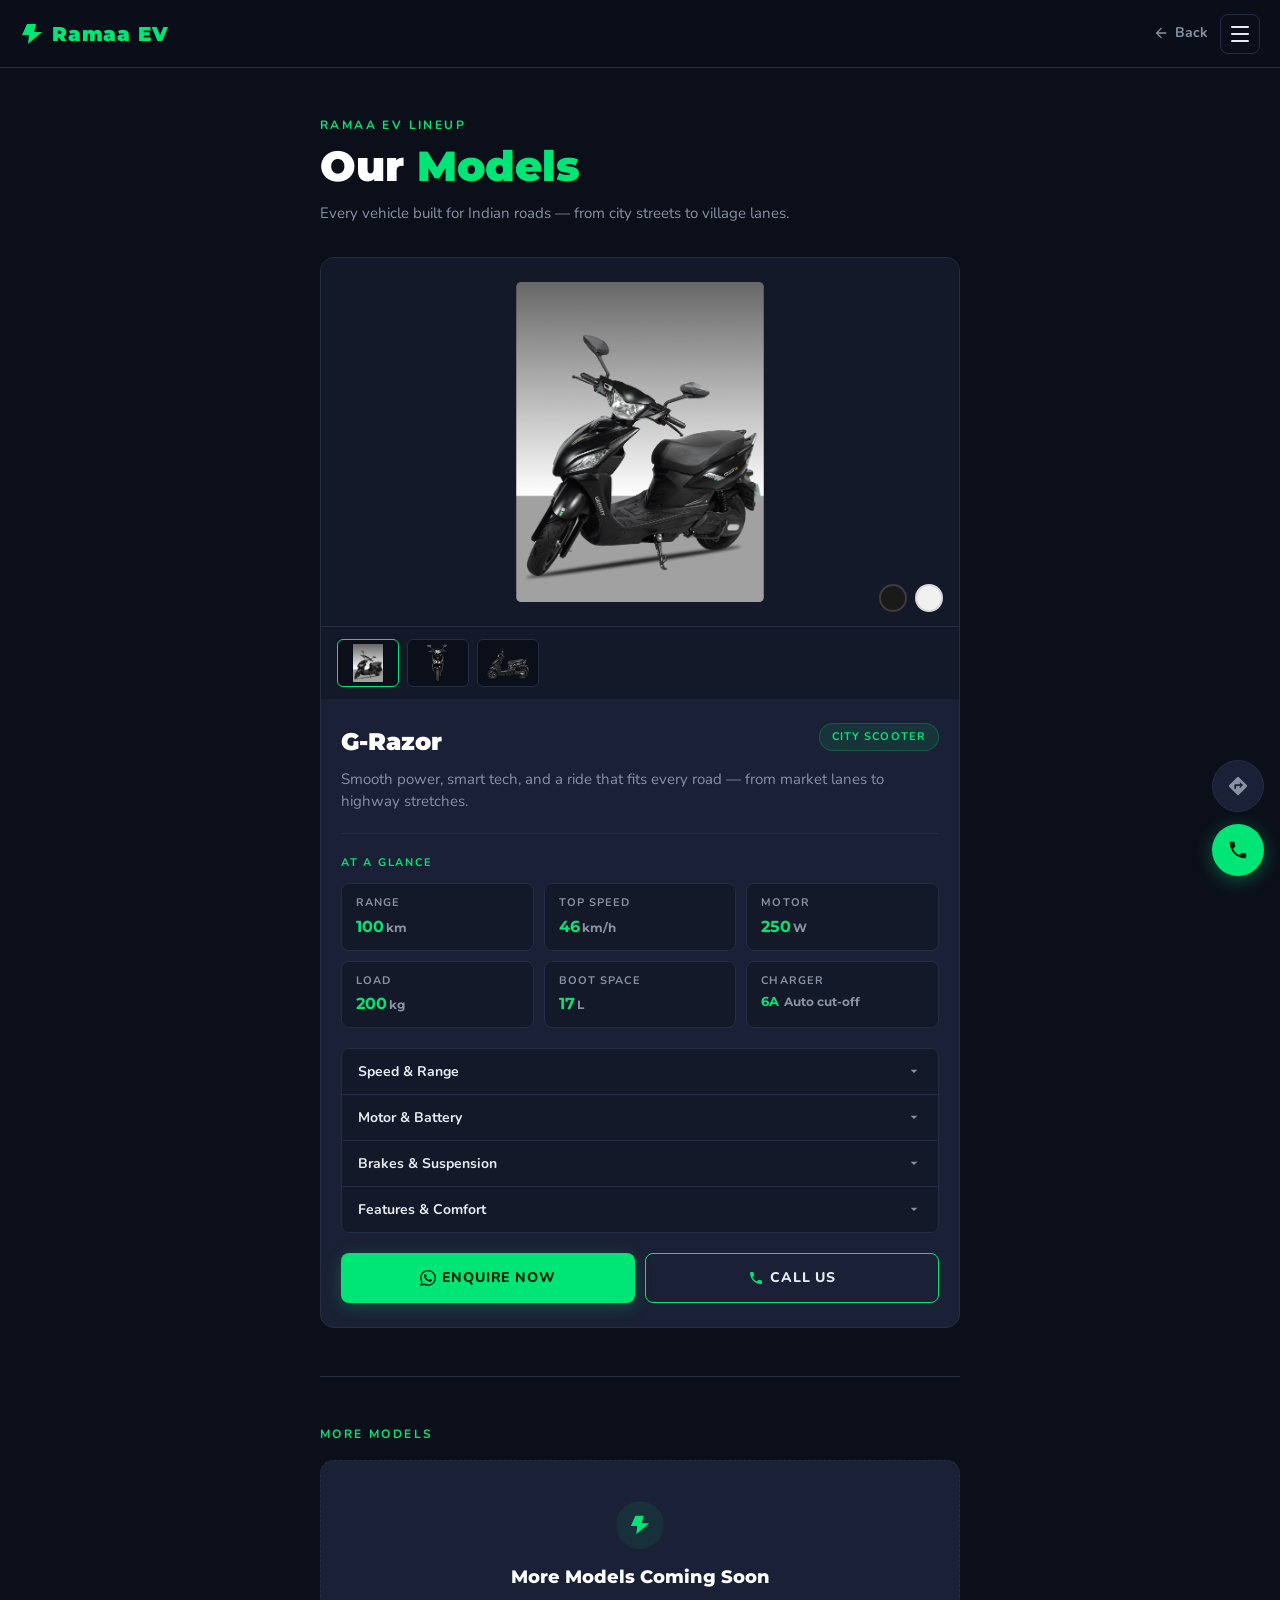
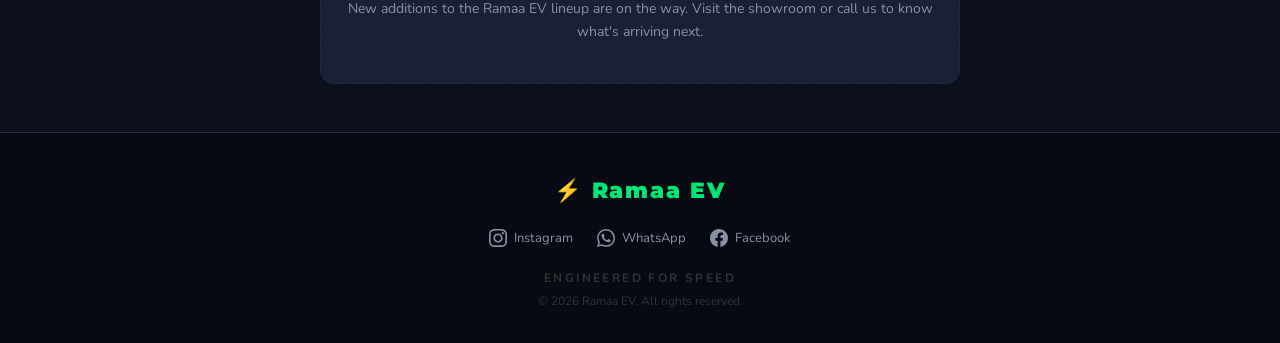
==== products.html @ 1d3483b5 "Major update" ====
<!DOCTYPE html>
<html lang="en">
<head>
<meta charset="UTF-8"/>
<meta name="viewport" content="width=device-width, initial-scale=1.0"/>
<title>Products — Ramaa EV</title>
<meta name="description" content="Explore the full Ramaa EV product lineup. Electric scooters and bikes built for Wankaner and beyond."/>
<link href="https://fonts.googleapis.com/css2?family=Montserrat:wght@700;800;900&family=Nunito:wght@400;500;600;700&display=swap" rel="stylesheet"/>
<link rel="stylesheet" href="assets/style/products.css">
</head>
<body>

<!-- NAV -->
<nav>
  <a class="nav-logo" href="index.html">
    <svg viewBox="0 0 24 24"><path d="M7 2L2 13h7l-1 9 14-12h-8l2-8z"/></svg>
    <span class="nav-brand">Ramaa EV</span>
  </a>
  <div style="display:flex;align-items:center;gap:12px">
    <a href="index.html" class="nav-back">
      <svg viewBox="0 0 24 24"><path d="M20 11H7.83l5.59-5.59L12 4l-8 8 8 8 1.41-1.41L7.83 13H20v-2z"/></svg>
      Back
    </a>
    <button class="nav-menu-btn" aria-label="Menu" onclick="document.getElementById('navOverlay').classList.add('open')">
      <span></span><span></span><span></span>
    </button>
  </div>
</nav>

<!-- MOBILE NAV OVERLAY -->
<div class="nav-overlay" id="navOverlay">
  <button class="nav-overlay-close" aria-label="Close menu" onclick="document.getElementById('navOverlay').classList.remove('open')">×</button>
  <a href="index.html">Home</a>
  <a href="index.html#contact" onclick="document.getElementById('navOverlay').classList.remove('open')">Contact</a>
  <a href="index.html#visit" onclick="document.getElementById('navOverlay').classList.remove('open')">Visit Us</a>
</div>

<!-- PAGE HEADER -->
<div class="page-header">
  <p class="section-label">Ramaa EV Lineup</p>
  <h1 class="page-title">Our <span>Models</span></h1>
  <p class="page-desc">Every vehicle built for Indian roads — from city streets to village lanes.</p>
</div>

<!-- ═══════════════════════════════════════════
     PRODUCT 1: G-RAZOR
     To add a new product: copy from this comment
     block to the matching END PRODUCT comment,
     paste below the last </div><!-- END PRODUCT 
     and update the content.
════════════════════════════════════════════ -->
<section class="product-section" id="g-razor">
  <div class="product-detail-card">

    <!-- Image gallery -->
    <div class="gallery-wrap">
      <img
        id="grazor-main"
        class="gallery-main"
        src="assets/images/G-Razor-black.png"
        alt="G-Razor electric scooter — black"
        loading="lazy"
        onerror="this.src='https://lh3.googleusercontent.com/aida-public/[base64]'"
      />
      <!-- Colour swatches -->
      <div class="colour-row">
        <button
          class="colour-swatch active"
          style="background:#1a1a1a;border-color:rgba(255,255,255,0.15);"
          title="Matte Black"
          onclick="switchColour('grazor','black',this)"
          aria-label="Matte Black"></button>
        <button
          class="colour-swatch"
          style="background:#f0f0f0;border-color:rgba(0,0,0,0.1);"
          title="Pearl White"
          onclick="switchColour('grazor','white',this)"
          aria-label="Pearl White"></button>
      </div>
    </div>

    <!-- Thumbnail strip -->
    <div id="grazor-thumbs" class="thumb-strip">
      <img class="thumb active" src="assets/images/G-Razor-black.png" alt="Front view" loading="lazy"
        onclick="switchMain('grazor',0,this)"
        onerror="this.style.display='none'"/>
      <img class="thumb" src="assets/images/G-Razor-black-front.png" alt="Side view" loading="lazy"
        onclick="switchMain('grazor',1,this)"
        onerror="this.style.display='none'"/>
      <img class="thumb" src="assets/images/G-Razor-black-side.png" alt="Three-quarter view" loading="lazy"
        onclick="switchMain('grazor',2,this)"
        onerror="this.style.display='none'"/>
    </div>

    <!-- Product content -->
    <div class="product-body">
      <div class="product-header">
        <span class="product-name">G-Razor</span>
        <span class="product-badge">City Scooter</span>
      </div>
      <p class="product-tagline">Smooth power, smart tech, and a ride that fits every road — from market lanes to highway stretches.</p>

      <div class="spec-divider"></div>
      <p class="spec-section-label">At a Glance</p>

      <!-- Key spec grid -->
      <div class="spec-grid">
        <div class="spec-item">
          <div class="spec-item-label">Range</div>
          <div class="spec-item-value">100<span class="spec-item-unit">km</span></div>
        </div>
        <div class="spec-item">
          <div class="spec-item-label">Top Speed</div>
          <div class="spec-item-value">46<span class="spec-item-unit">km/h</span></div>
        </div>
        <div class="spec-item">
          <div class="spec-item-label">Motor</div>
          <div class="spec-item-value">250<span class="spec-item-unit">W</span></div>
        </div>
        <div class="spec-item">
          <div class="spec-item-label">Load</div>
          <div class="spec-item-value">200<span class="spec-item-unit">kg</span></div>
        </div>
        <div class="spec-item">
          <div class="spec-item-label">Boot Space</div>
          <div class="spec-item-value">17<span class="spec-item-unit">L</span></div>
        </div>
        <div class="spec-item">
          <div class="spec-item-label">Charger</div>
          <div class="spec-item-value" style="font-size:13px">6A<span class="spec-item-unit"> Auto cut-off</span></div>
        </div>
      </div>

      <!-- Full spec accordion -->
      <div class="spec-accordion">
        <div class="spec-accordion-item">
          <button class="spec-accordion-btn" onclick="toggleAccordion(this)">
            Speed &amp; Range
            <svg viewBox="0 0 24 24"><path d="M7 10l5 5 5-5z"/></svg>
          </button>
          <div class="spec-accordion-panel">
            <table class="spec-table">
              <tr><td>Range (single charge)</td><td>Up to 100 km</td></tr>
              <tr><td>Top Speed</td><td>46 km/h</td></tr>
              <tr><td>Reverse Mode</td><td>25 km/h (with reverse)</td></tr>
              <tr><td>Ride Modes</td><td>Eco · Normal · Sport · Reverse</td></tr>
              <tr><td>Speedometer</td><td>Smart Digital Meter</td></tr>
            </table>
          </div>
        </div>
        <div class="spec-accordion-item">
          <button class="spec-accordion-btn" onclick="toggleAccordion(this)">
            Motor &amp; Battery
            <svg viewBox="0 0 24 24"><path d="M7 10l5 5 5-5z"/></svg>
          </button>
          <div class="spec-accordion-panel">
            <table class="spec-table">
              <tr><td>Motor Type</td><td>250W BLDC Hub Motor</td></tr>
              <tr><td>Motor Warranty</td><td>2 years</td></tr>
              <tr><td>Battery</td><td>60V NMC Waterproof Lithium-Ion</td></tr>
              <tr><td>Battery Warranty</td><td>3 years</td></tr>
              <tr><td>Charger</td><td>Lithium 6A with Auto Cut-Off</td></tr>
              <tr><td>USB Charging</td><td>Port available</td></tr>
            </table>
          </div>
        </div>
        <div class="spec-accordion-item">
          <button class="spec-accordion-btn" onclick="toggleAccordion(this)">
            Brakes &amp; Suspension
            <svg viewBox="0 0 24 24"><path d="M7 10l5 5 5-5z"/></svg>
          </button>
          <div class="spec-accordion-panel">
            <table class="spec-table">
              <tr><td>Front Brake</td><td>Disc Brake 220mm</td></tr>
              <tr><td>Rear Brake</td><td>Drum Brake</td></tr>
              <tr><td>Front Suspension</td><td>Hydraulic Telescopic Forks</td></tr>
              <tr><td>Rear Suspension</td><td>Twin Shock Absorbers</td></tr>
              <tr><td>Tyres</td><td>90/100 – 10, 3.0 – 10 (Tubeless)</td></tr>
              <tr><td>Alloy Rim</td><td>3.00 – 10"</td></tr>
            </table>
          </div>
        </div>
        <div class="spec-accordion-item">
          <button class="spec-accordion-btn" onclick="toggleAccordion(this)">
            Features &amp; Comfort
            <svg viewBox="0 0 24 24"><path d="M7 10l5 5 5-5z"/></svg>
          </button>
          <div class="spec-accordion-panel">
            <table class="spec-table">
              <tr><td>Headlight</td><td>LED with DRL</td></tr>
              <tr><td>Load Capacity</td><td>Up to 200 kg</td></tr>
              <tr><td>Boot Space</td><td>17 litres</td></tr>
              <tr><td>Colours</td><td>Matte Black · Pearl White</td></tr>
            </table>
          </div>
        </div>
      </div>

      <!-- CTAs -->
      <div class="cta-row">
        <a href="https://wa.me/919638720030?text=Hi%2C+I%27m+interested+in+the+G-Razor.+Can+you+help+me?"
           target="_blank" rel="noopener noreferrer" class="btn-primary">
          <svg viewBox="0 0 24 24"><path d="M17.472 14.382c-.297-.149-1.758-.867-2.03-.967-.273-.099-.471-.148-.67.15-.197.297-.767.966-.94 1.164-.173.199-.347.223-.644.075-.297-.15-1.255-.463-2.39-1.475-.883-.788-1.48-1.761-1.653-2.059-.173-.297-.018-.458.13-.606.134-.133.298-.347.446-.52.149-.174.198-.298.298-.497.099-.198.05-.371-.025-.52-.075-.149-.669-1.612-.916-2.207-.242-.579-.487-.5-.669-.51-.173-.008-.371-.01-.57-.01-.198 0-.52.074-.792.372-.272.297-1.04 1.016-1.04 2.479 0 1.462 1.065 2.875 1.213 3.074.149.198 2.096 3.2 5.077 4.487.709.306 1.262.489 1.694.625.712.227 1.36.195 1.871.118.571-.085 1.758-.719 2.006-1.413.248-.694.248-1.289.173-1.413-.074-.124-.272-.198-.57-.347m-5.421 7.403h-.004a9.87 9.87 0 01-5.031-1.378l-.361-.214-3.741.982.998-3.648-.235-.374a9.86 9.86 0 01-1.51-5.26c.001-5.45 4.436-9.884 9.888-9.884 2.64 0 5.122 1.03 6.988 2.898a9.825 9.825 0 012.893 6.994c-.003 5.45-4.437 9.884-9.885 9.884m8.413-18.297A11.815 11.815 0 0012.05 0C5.495 0 .16 5.335.157 11.892c0 2.096.547 4.142 1.588 5.945L.057 24l6.305-1.654a11.882 11.882 0 005.683 1.448h.005c6.554 0 11.89-5.335 11.893-11.893a11.821 11.821 0 00-3.48-8.413z"/></svg>
          Enquire Now
        </a>
        <a href="tel:+919638720030" class="btn-outline">
          <svg viewBox="0 0 24 24"><path d="M6.62 10.79c1.44 2.83 3.76 5.14 6.59 6.59l2.2-2.2c.27-.27.67-.36 1.02-.24 1.12.37 2.33.57 3.57.57.55 0 1 .45 1 1V20c0 .55-.45 1-1 1-9.39 0-17-7.61-17-17 0-.55.45-1 1-1h3.5c.55 0 1 .45 1 1 0 1.25.2 2.45.57 3.57.11.35.03.74-.25 1.02l-2.2 2.2z"/></svg>
          Call Us
        </a>
      </div>
    </div>
  </div>
</section>
<!-- END PRODUCT: G-RAZOR -->

<div class="divider"></div>

<!-- COMING SOON PLACEHOLDER -->
<!-- To add a second product: replace this block with a copy of the product section above -->
<section class="product-section" id="coming-soon">
  <p class="section-label" style="padding:0 0 8px">More Models</p>
  <div class="coming-soon-card">
    <div class="coming-soon-icon">
      <svg viewBox="0 0 24 24"><path d="M7 2L2 13h7l-1 9 14-12h-8l2-8z"/></svg>
    </div>
    <div class="coming-soon-title">More Models Coming Soon</div>
    <p class="coming-soon-desc">New additions to the Ramaa EV lineup are on the way. Visit the showroom or call us to know what's arriving next.</p>
  </div>
</section>

<!-- FABs -->
<div class="fabs">
  <a href="https://maps.app.goo.gl/qSizAA5sXdeydREe9" target="_blank" class="fab fab-directions" aria-label="Get Directions">
    <svg viewBox="0 0 24 24"><path d="M21.71 11.29l-9-9a1 1 0 0 0-1.42 0l-9 9a1 1 0 0 0 0 1.42l9 9a1 1 0 0 0 1.42 0l9-9a1 1 0 0 0 0-1.42zM14 14.5V12h-4v3H8v-4a1 1 0 0 1 1-1h5V7.5l3.5 3.5-3.5 3.5z"/></svg>
  </a>
  <a href="tel:+919638720030" class="fab fab-call" aria-label="Call Us">
    <svg viewBox="0 0 24 24"><path d="M6.62 10.79c1.44 2.83 3.76 5.14 6.59 6.59l2.2-2.2c.27-.27.67-.36 1.02-.24 1.12.37 2.33.57 3.57.57.55 0 1 .45 1 1V20c0 .55-.45 1-1 1-9.39 0-17-7.61-17-17 0-.55.45-1 1-1h3.5c.55 0 1 .45 1 1 0 1.25.2 2.45.57 3.57.11.35.03.74-.25 1.02l-2.2 2.2z"/></svg>
  </a>
</div>

<!-- FOOTER -->
<footer>
  <div class="footer-logo">⚡ Ramaa EV</div>
  <div class="footer-links">
    <a href="https://www.instagram.com/ramaeev/" target="_blank" rel="noopener noreferrer">
      <svg viewBox="0 0 24 24"><path d="M12 2.163c3.204 0 3.584.012 4.85.07 3.252.148 4.771 1.691 4.919 4.919.058 1.265.069 1.645.069 4.849 0 3.205-.012 3.584-.069 4.849-.149 3.225-1.664 4.771-4.919 4.919-1.266.058-1.644.07-4.85.07-3.204 0-3.584-.012-4.849-.07-3.26-.149-4.771-1.699-4.919-4.92-.058-1.265-.07-1.644-.07-4.849 0-3.204.013-3.583.07-4.849.149-3.227 1.664-4.771 4.919-4.919 1.266-.057 1.645-.069 4.849-.069zm0-2.163c-3.259 0-3.667.014-4.947.072-4.358.2-6.78 2.618-6.98 6.98-.059 1.281-.073 1.689-.073 4.948 0 3.259.014 3.668.072 4.948.2 4.358 2.618 6.78 6.98 6.98 1.281.058 1.689.072 4.948.072 3.259 0 3.668-.014 4.948-.072 4.354-.2 6.782-2.618 6.979-6.98.059-1.28.073-1.689.073-4.948 0-3.259-.014-3.667-.072-4.947-.196-4.354-2.617-6.78-6.979-6.98-1.281-.059-1.69-.073-4.949-.073zm0 5.838c-3.403 0-6.162 2.759-6.162 6.162s2.759 6.163 6.162 6.163 6.162-2.759 6.162-6.163c0-3.403-2.759-6.162-6.162-6.162zm0 10.162c-2.209 0-4-1.79-4-4 0-2.209 1.791-4 4-4s4 1.791 4 4c0 2.21-1.791 4-4 4zm6.406-11.845c-.796 0-1.441.645-1.441 1.44s.645 1.44 1.441 1.44c.795 0 1.439-.645 1.439-1.44s-.644-1.44-1.439-1.44z"/></svg>
      Instagram
    </a>
    <a href="https://wa.me/919638720030" target="_blank" rel="noopener noreferrer">
      <svg viewBox="0 0 24 24"><path d="M17.472 14.382c-.297-.149-1.758-.867-2.03-.967-.273-.099-.471-.148-.67.15-.197.297-.767.966-.94 1.164-.173.199-.347.223-.644.075-.297-.15-1.255-.463-2.39-1.475-.883-.788-1.48-1.761-1.653-2.059-.173-.297-.018-.458.13-.606.134-.133.298-.347.446-.52.149-.174.198-.298.298-.497.099-.198.05-.371-.025-.52-.075-.149-.669-1.612-.916-2.207-.242-.579-.487-.5-.669-.51-.173-.008-.371-.01-.57-.01-.198 0-.52.074-.792.372-.272.297-1.04 1.016-1.04 2.479 0 1.462 1.065 2.875 1.213 3.074.149.198 2.096 3.2 5.077 4.487.709.306 1.262.489 1.694.625.712.227 1.36.195 1.871.118.571-.085 1.758-.719 2.006-1.413.248-.694.248-1.289.173-1.413-.074-.124-.272-.198-.57-.347m-5.421 7.403h-.004a9.87 9.87 0 01-5.031-1.378l-.361-.214-3.741.982.998-3.648-.235-.374a9.86 9.86 0 01-1.51-5.26c.001-5.45 4.436-9.884 9.888-9.884 2.64 0 5.122 1.03 6.988 2.898a9.825 9.825 0 012.893 6.994c-.003 5.45-4.437 9.884-9.885 9.884m8.413-18.297A11.815 11.815 0 0012.05 0C5.495 0 .16 5.335.157 11.892c0 2.096.547 4.142 1.588 5.945L.057 24l6.305-1.654a11.882 11.882 0 005.683 1.448h.005c6.554 0 11.89-5.335 11.893-11.893a11.821 11.821 0 00-3.48-8.413z"/></svg>
      WhatsApp
    </a>
    <a href="https://www.facebook.com/ramaeev" target="_blank" rel="noopener noreferrer">
      <svg viewBox="0 0 24 24"><path d="M24 12.073c0-6.627-5.373-12-12-12s-12 5.373-12 12c0 5.99 4.388 10.954 10.125 11.854v-8.385H7.078v-3.47h3.047V9.43c0-3.007 1.792-4.669 4.533-4.669 1.312 0 2.686.235 2.686.235v2.953H15.83c-1.491 0-1.956.925-1.956 1.874v2.25h3.328l-.532 3.47h-2.796v8.385C19.612 23.027 24 18.062 24 12.073z"/></svg>
      Facebook
    </a>
  </div>
  <p class="footer-tagline">Engineered for Speed</p>
  <p class="footer-copy">© 2026 Ramaa EV. All rights reserved.</p>
</footer>

<script src="assets/script/gallery.js"></script>
</body>
</html>
---- assets/style/products.css ----
a { color: inherit; text-decoration: none; }
  *, *::before, *::after { box-sizing: border-box; margin: 0; padding: 0; }

  :root {
    --green: #00e676;
    --green-dim: #00b85a;
    --green-glow: rgba(0,230,118,0.18);
    --dark: #0b0f1a;
    --card: #1a2035;
    --card-border: #252d45;
    --surface: #131929;
    --text: #e8eaf0;
    --text-muted: #8892a4;
    --radius: 14px;
    --radius-sm: 8px;
  }

  html { scroll-behavior: smooth; }
  body {
    background: var(--dark);
    color: var(--text);
    font-family: 'Nunito', sans-serif;
    font-size: 16px;
    line-height: 1.6;
    padding-top: 68px;
  }

  /* NAV */
  nav {
    position: fixed;
    top: 0; left: 0; right: 0;
    z-index: 100;
    height: 68px;
    background: rgba(11,15,26,0.9);
    backdrop-filter: blur(14px);
    -webkit-backdrop-filter: blur(14px);
    border-bottom: 1px solid var(--card-border);
    display: flex;
    align-items: center;
    justify-content: space-between;
    padding: 0 20px;
  }

  .nav-logo {
    display: flex;
    align-items: center;
    gap: 8px;
  }

  .nav-logo svg { width: 24px; height: 24px; fill: var(--green); }

  .nav-brand {
    font-family: 'Montserrat', sans-serif;
    font-weight: 900;
    font-size: 20px;
    color: var(--green);
    letter-spacing: 0.04em;
  }

  .nav-back {
    font-family: 'Nunito', sans-serif;
    font-weight: 700;
    font-size: 14px;
    color: var(--text-muted);
    display: flex;
    align-items: center;
    gap: 6px;
    transition: color 0.2s;
  }

  .nav-back:hover { color: var(--green); }
  .nav-back svg { width: 16px; height: 16px; fill: currentColor; }

  /* MOBILE OVERLAY */
  .nav-overlay {
    display: none;
    position: fixed;
    inset: 0;
    background: rgba(11,15,26,0.94);
    backdrop-filter: blur(16px);
    -webkit-backdrop-filter: blur(16px);
    z-index: 99;
    flex-direction: column;
    align-items: center;
    justify-content: center;
    gap: 28px;
  }

  .nav-overlay.open { display: flex; }

  .nav-overlay a {
    font-family: 'Montserrat', sans-serif;
    font-weight: 800;
    font-size: 22px;
    color: var(--text);
    letter-spacing: 0.04em;
    text-transform: uppercase;
    transition: color 0.2s;
  }

  .nav-overlay a:hover { color: var(--green); }

  .nav-overlay-close {
    position: absolute;
    top: 20px; right: 20px;
    background: none;
    border: 1.5px solid var(--card-border);
    border-radius: 50%;
    width: 40px; height: 40px;
    color: var(--text);
    font-size: 22px;
    cursor: pointer;
    display: flex; align-items: center; justify-content: center;
  }

  .nav-menu-btn {
    background: none;
    border: 1.5px solid var(--card-border);
    border-radius: var(--radius-sm);
    width: 40px; height: 40px;
    display: flex;
    flex-direction: column;
    align-items: center;
    justify-content: center;
    gap: 5px;
    cursor: pointer;
    padding: 10px;
  }

  .nav-menu-btn span {
    display: block;
    width: 18px; height: 2px;
    background: var(--text);
    border-radius: 2px;
  }

  /* PAGE HEADER */
  .page-header {
    padding: 48px 20px 32px;
    max-width: 680px;
    margin: 0 auto;
  }

  .section-label {
    font-size: 12px;
    font-weight: 700;
    letter-spacing: 0.2em;
    color: var(--green);
    text-transform: uppercase;
    margin-bottom: 8px;
  }

  .page-title {
    font-family: 'Montserrat', sans-serif;
    font-weight: 900;
    font-size: clamp(28px, 7vw, 42px);
    line-height: 1.1;
    color: #fff;
    margin-bottom: 12px;
  }

  .page-title span { color: var(--green); }

  .page-desc {
    font-size: 15px;
    color: var(--text-muted);
    max-width: 480px;
  }

  /* PRODUCT DETAIL CARD */
  .product-section {
    max-width: 680px;
    margin: 0 auto 48px;
    padding: 0 20px;
  }

  .product-detail-card {
    background: var(--card);
    border: 1px solid var(--card-border);
    border-radius: var(--radius);
    overflow: hidden;
    transition: border-color 0.25s;
  }

  .product-detail-card:hover {
    border-color: rgba(0,230,118,0.25);
  }

  /* Image gallery with colour switcher */
  .gallery-wrap {
    position: relative;
    background: var(--surface);
    min-height: 260px;
    display: flex;
    align-items: center;
    justify-content: center;
    padding: 24px;
  }

  .gallery-main {
    width: 100%;
    max-height: 320px;
    object-fit: contain;
    display: block;
    transition: opacity 0.2s;
  }

  .gallery-main.fading { opacity: 0; }

  /* Colour swatch row */
  .colour-row {
    position: absolute;
    bottom: 14px;
    right: 16px;
    display: flex;
    gap: 8px;
  }

  .colour-swatch {
    width: 28px; height: 28px;
    border-radius: 50%;
    border: 2px solid transparent;
    cursor: pointer;
    transition: border-color 0.2s, transform 0.15s;
  }

  .colour-swatch:hover { transform: scale(1.1); }
  .colour-swatch.active { border-color: var(--green); }

  /* Thumbnail strip */
  .thumb-strip {
    display: flex;
    gap: 8px;
    padding: 12px 16px;
    background: var(--surface);
    border-top: 1px solid var(--card-border);
    overflow-x: auto;
    scrollbar-width: none;
  }

  .thumb-strip::-webkit-scrollbar { display: none; }

  .thumb {
    width: 62px; height: 48px;
    object-fit: contain;
    border-radius: 6px;
    border: 1.5px solid var(--card-border);
    background: var(--dark);
    cursor: pointer;
    flex-shrink: 0;
    transition: border-color 0.2s;
    padding: 4px;
  }

  .thumb.active, .thumb:hover { border-color: var(--green); }

  /* Product body */
  .product-body {
    padding: 24px 20px;
  }

  .product-header {
    display: flex;
    justify-content: space-between;
    align-items: flex-start;
    margin-bottom: 6px;
    flex-wrap: wrap;
    gap: 8px;
  }

  .product-name {
    font-family: 'Montserrat', sans-serif;
    font-weight: 900;
    font-size: 24px;
    color: #fff;
  }

  .product-badge {
    font-size: 11px;
    font-weight: 700;
    letter-spacing: 0.1em;
    text-transform: uppercase;
    padding: 4px 12px;
    border-radius: 50px;
    background: rgba(0,230,118,0.1);
    color: var(--green);
    border: 1px solid rgba(0,230,118,0.22);
  }

  .product-tagline {
    font-size: 15px;
    color: var(--text-muted);
    margin-bottom: 20px;
    line-height: 1.5;
  }

  /* Spec grid */
  .spec-divider {
    height: 1px;
    background: var(--card-border);
    margin: 0 0 20px;
  }

  .spec-section-label {
    font-size: 11px;
    font-weight: 700;
    letter-spacing: 0.16em;
    color: var(--green);
    text-transform: uppercase;
    margin-bottom: 12px;
  }

  .spec-grid {
    display: grid;
    grid-template-columns: 1fr 1fr;
    gap: 10px;
    margin-bottom: 20px;
  }

  .spec-item {
    background: var(--surface);
    border: 1px solid var(--card-border);
    border-radius: var(--radius-sm);
    padding: 10px 14px;
  }

  .spec-item-label {
    font-size: 11px;
    font-weight: 700;
    letter-spacing: 0.1em;
    color: var(--text-muted);
    text-transform: uppercase;
    margin-bottom: 2px;
  }

  .spec-item-value {
    font-size: 16px;
    font-weight: 700;
    color: var(--green);
    font-family: 'Montserrat', sans-serif;
  }

  .spec-item-unit {
    font-size: 12px;
    color: var(--text-muted);
    margin-left: 2px;
  }

  /* Accordion specs */
  .spec-accordion {
    border: 1px solid var(--card-border);
    border-radius: var(--radius-sm);
    overflow: hidden;
    margin-bottom: 20px;
  }

  .spec-accordion-item {
    border-bottom: 1px solid var(--card-border);
  }

  .spec-accordion-item:last-child { border-bottom: none; }

  .spec-accordion-btn {
    width: 100%;
    background: var(--surface);
    border: none;
    padding: 13px 16px;
    display: flex;
    align-items: center;
    justify-content: space-between;
    cursor: pointer;
    font-family: 'Nunito', sans-serif;
    font-weight: 700;
    font-size: 14px;
    color: var(--text);
    text-align: left;
  }

  .spec-accordion-btn svg {
    width: 16px; height: 16px;
    fill: var(--text-muted);
    transition: transform 0.25s;
    flex-shrink: 0;
  }

  .spec-accordion-btn.open svg { transform: rotate(180deg); }

  .spec-accordion-panel {
    display: none;
    padding: 0 16px 14px;
    background: var(--card);
  }

  .spec-accordion-panel.open { display: block; }

  .spec-table {
    width: 100%;
    border-collapse: collapse;
    font-size: 14px;
  }

  .spec-table tr {
    border-bottom: 1px solid var(--card-border);
  }

  .spec-table tr:last-child { border-bottom: none; }

  .spec-table td {
    padding: 9px 0;
    vertical-align: top;
    line-height: 1.4;
  }

  .spec-table td:first-child {
    color: var(--text-muted);
    font-weight: 600;
    width: 42%;
    padding-right: 12px;
  }

  .spec-table td:last-child {
    color: var(--text);
  }

  /* CTA row */
  .cta-row {
    display: grid;
    gap: 10px;
    grid-template-columns: 1fr 1fr;
  }

  .btn-primary {
    display: flex;
    align-items: center;
    justify-content: center;
    gap: 6px;
    background: var(--green);
    color: #002607;
    font-family: 'Nunito', sans-serif;
    font-weight: 800;
    font-size: 14px;
    letter-spacing: 0.06em;
    text-transform: uppercase;
    padding: 13px 20px;
    border-radius: var(--radius-sm);
    border: none;
    cursor: pointer;
    transition: background 0.2s, transform 0.15s;
    box-shadow: 0 4px 16px rgba(0,230,118,0.25);
  }

  .btn-primary:hover { background: #33eb91; transform: translateY(-1px); }
  .btn-primary svg { width: 16px; height: 16px; fill: #002607; }

  .btn-outline {
    display: flex;
    align-items: center;
    justify-content: center;
    gap: 6px;
    background: transparent;
    border: 1.5px solid var(--green);
    color: var(--text);
    font-family: 'Nunito', sans-serif;
    font-weight: 800;
    font-size: 14px;
    letter-spacing: 0.06em;
    text-transform: uppercase;
    padding: 13px 20px;
    border-radius: var(--radius-sm);
    cursor: pointer;
    transition: background 0.2s;
  }

  .btn-outline:hover { background: rgba(0,230,118,0.09); }
  .btn-outline svg { width: 16px; height: 16px; fill: var(--green); }

  /* Section divider */
  .divider {
    height: 1px;
    background: var(--card-border);
    max-width: 640px;
    margin: 0 auto 48px;
  }

  /* Coming soon card */
  .coming-soon-card {
    background: var(--card);
    border: 1px dashed var(--card-border);
    border-radius: var(--radius);
    padding: 40px 24px;
    text-align: center;
    margin-bottom: 16px;
  }

  .coming-soon-icon {
    width: 48px; height: 48px;
    margin: 0 auto 14px;
    background: rgba(0,230,118,0.08);
    border-radius: 50%;
    display: flex;
    align-items: center;
    justify-content: center;
  }

  .coming-soon-icon svg { width: 22px; height: 22px; fill: var(--green); }

  .coming-soon-title {
    font-family: 'Montserrat', sans-serif;
    font-weight: 800;
    font-size: 18px;
    color: #fff;
    margin-bottom: 6px;
  }

  .coming-soon-desc {
    font-size: 14px;
    color: var(--text-muted);
  }

  /* FABs */
  .fabs {
    position: fixed;
    bottom: 24px;
    right: 16px;
    display: flex;
    flex-direction: column;
    gap: 12px;
    z-index: 90;
  }

  .fab {
    width: 52px; height: 52px;
    border-radius: 50%;
    display: flex;
    align-items: center;
    justify-content: center;
    cursor: pointer;
    border: none;
    transition: transform 0.2s, box-shadow 0.2s;
  }

  .fab:hover { transform: scale(1.08); }

  .fab-directions {
    background: var(--card);
    border: 1.5px solid var(--card-border);
  }

  .fab-directions svg { width: 22px; height: 22px; fill: var(--text-muted); }

  .fab-call {
    background: var(--green);
    box-shadow: 0 4px 18px rgba(0,230,118,0.35);
  }

  .fab-call svg { width: 22px; height: 22px; fill: #002607; }

  /* FOOTER */
  footer {
    background: #070a13;
    border-top: 1px solid var(--card-border);
    padding: 40px 20px 32px;
    text-align: center;
    margin-top: 16px;
  }

  .footer-logo {
    font-family: 'Montserrat', sans-serif;
    font-weight: 900;
    font-size: 22px;
    color: var(--green);
    letter-spacing: 0.08em;
    margin-bottom: 20px;
  }

  .footer-links {
    display: flex;
    flex-wrap: wrap;
    justify-content: center;
    gap: 6px 24px;
    margin-bottom: 20px;
  }

  .footer-links a {
    color: var(--text-muted);
    display: flex;
    align-items: center;
    gap: 7px;
    font-size: 13px;
    transition: color 0.2s;
  }

  .footer-links a:hover { color: var(--green); }
  .footer-links a svg { width: 18px; height: 18px; fill: currentColor; }

  .footer-tagline {
    font-size: 12px;
    font-weight: 700;
    letter-spacing: 0.2em;
    color: #333;
    text-transform: uppercase;
    margin-bottom: 4px;
  }

  .footer-copy { font-size: 12px; color: #333; }

  @media (min-width: 480px) {
    .spec-grid { grid-template-columns: repeat(3, 1fr); }
  }
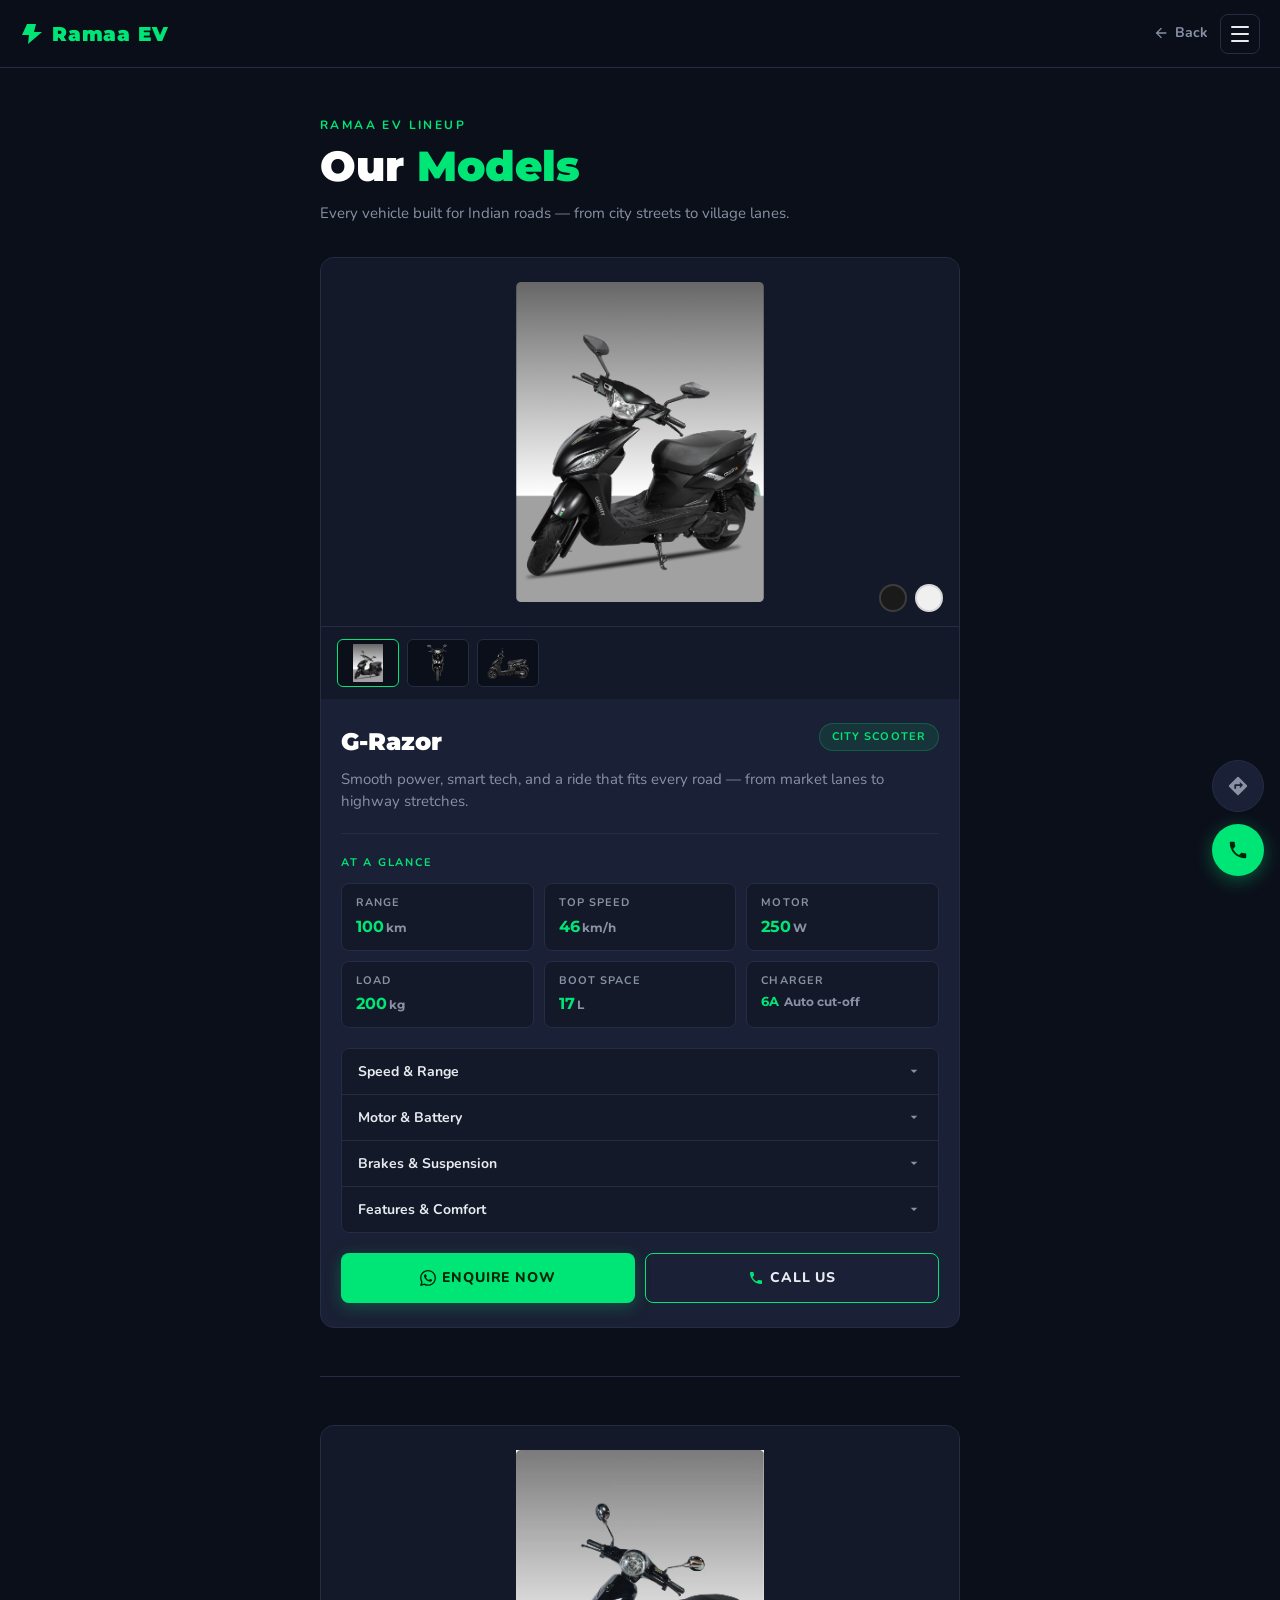
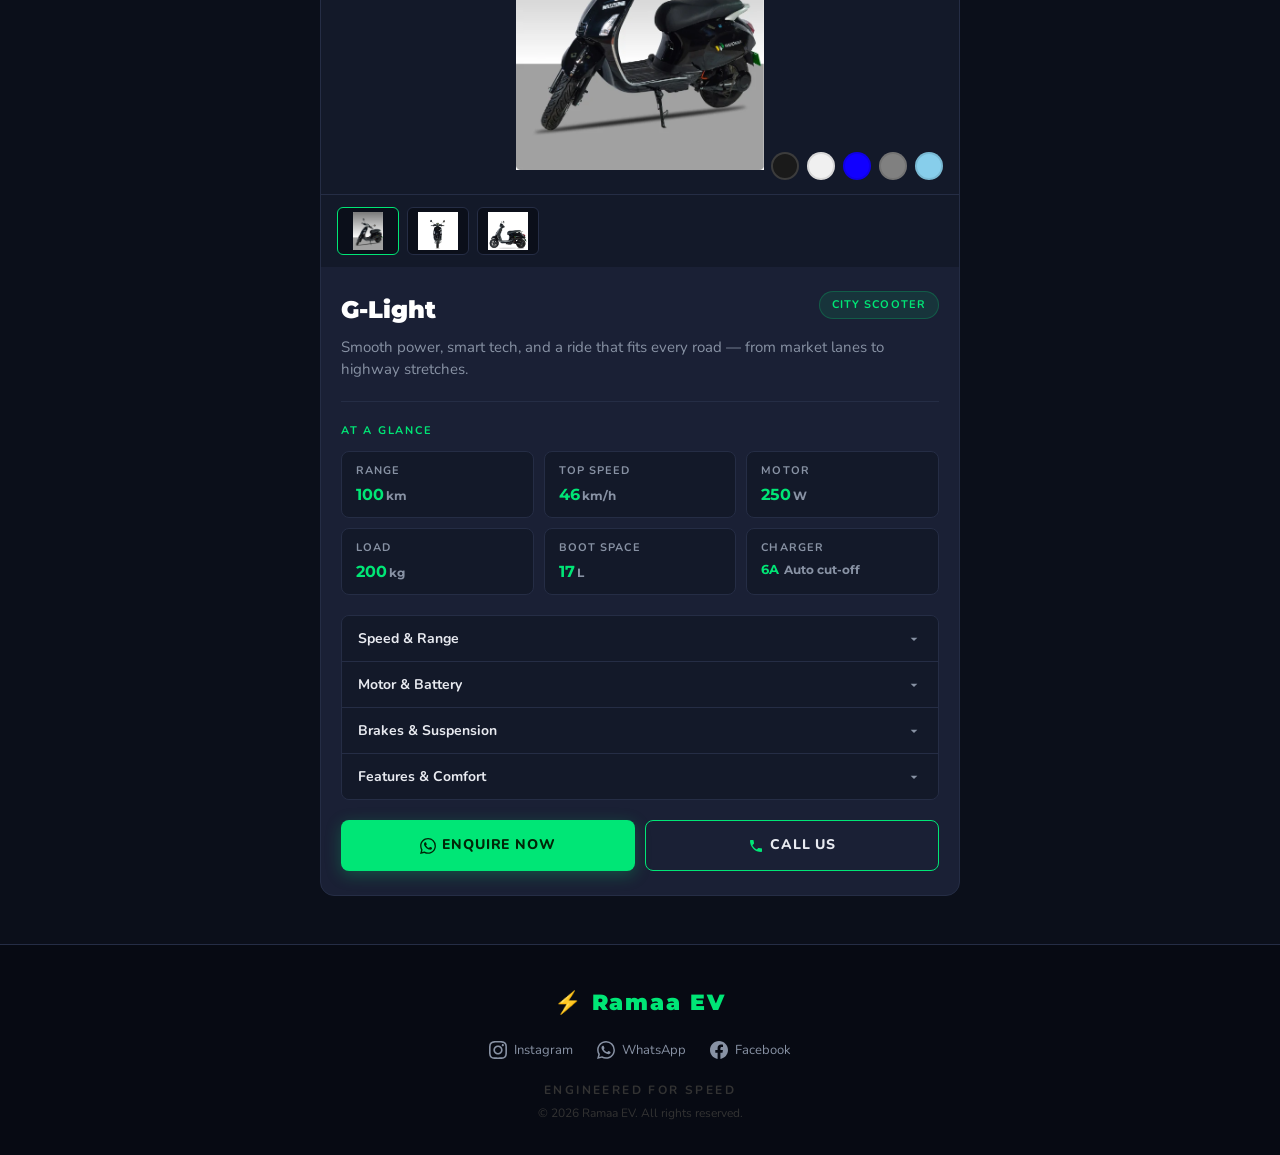
==== commit f54f1229: "New model images, updated explore model link, remove view specs and redirected to explore model page" ====
--- a/products.html
+++ b/products.html
@@ -57,7 +57,7 @@
       <img
         id="grazor-main"
         class="gallery-main"
-        src="assets/images/G-Razor-black.png"
+        src="assets/images/G-Razor/G-Razor-black.png"
         alt="G-Razor electric scooter — black"
         loading="lazy"
         onerror="this.src='https://lh3.googleusercontent.com/aida-public/[base64]'"
@@ -81,13 +81,13 @@
 
     <!-- Thumbnail strip -->
     <div id="grazor-thumbs" class="thumb-strip">
-      <img class="thumb active" src="assets/images/G-Razor-black.png" alt="Front view" loading="lazy"
+      <img class="thumb active" src="assets/images/G-Razor/G-Razor-black.png" alt="Front view" loading="lazy"
         onclick="switchMain('grazor',0,this)"
         onerror="this.style.display='none'"/>
-      <img class="thumb" src="assets/images/G-Razor-black-front.png" alt="Side view" loading="lazy"
+      <img class="thumb" src="assets/images/G-Razor/G-Razor-black-front.png" alt="Side view" loading="lazy"
         onclick="switchMain('grazor',1,this)"
         onerror="this.style.display='none'"/>
-      <img class="thumb" src="assets/images/G-Razor-black-side.png" alt="Three-quarter view" loading="lazy"
+      <img class="thumb" src="assets/images/G-Razor/G-Razor-black-side.png" alt="Three-quarter view" loading="lazy"
         onclick="switchMain('grazor',2,this)"
         onerror="this.style.display='none'"/>
     </div>
@@ -215,18 +215,190 @@
 
 <div class="divider"></div>
 
-<!-- COMING SOON PLACEHOLDER -->
-<!-- To add a second product: replace this block with a copy of the product section above -->
-<section class="product-section" id="coming-soon">
-  <p class="section-label" style="padding:0 0 8px">More Models</p>
-  <div class="coming-soon-card">
-    <div class="coming-soon-icon">
-      <svg viewBox="0 0 24 24"><path d="M7 2L2 13h7l-1 9 14-12h-8l2-8z"/></svg>
-    </div>
-    <div class="coming-soon-title">More Models Coming Soon</div>
-    <p class="coming-soon-desc">New additions to the Ramaa EV lineup are on the way. Visit the showroom or call us to know what's arriving next.</p>
+<!-- ═══════════════════════════════════════════
+     PRODUCT 1: G-Light
+════════════════════════════════════════════ -->
+<section class="product-section" id="g-light">
+  <div class="product-detail-card">
+
+    <!-- Image gallery -->
+    <div class="gallery-wrap">
+      <img
+        id="glight-main"
+        class="gallery-main"
+        src="assets/images/G-Light/black.webp"
+        alt="G-Light electric scooter — black"
+        loading="lazy"
+        onerror="this.src='https://lh3.googleusercontent.com/aida-public/[base64]'"
+      />
+      <!-- Colour swatches -->
+      <div class="colour-row">
+        <button
+          class="colour-swatch active"
+          style="background:#1a1a1a;border-color:rgba(255,255,255,0.15);"
+          title="Matte Black"
+          onclick="switchColour('glight','black',this)"
+          aria-label="Matte Black"></button>
+        <button
+          class="colour-swatch"
+          style="background:#f0f0f0;border-color:rgba(0,0,0,0.1);"
+          title="Pearl White"
+          onclick="switchColour('glight','white',this)"
+          aria-label="Pearl White"></button>
+          <button
+          class="colour-swatch"
+          style="background:#1100ff;border-color:rgba(0,0,0,0.1);"
+          title="Blue"
+          onclick="switchColour('glight','blue',this)"
+          aria-label="Blue"></button>
+          <button
+          class="colour-swatch"
+          style="background:#808080;border-color:rgba(0,0,0,0.1);"
+          title="Gray"
+          onclick="switchColour('glight','gray',this)"
+          aria-label="Gray"></button>
+          <button
+          class="colour-swatch"
+          style="background:#87CEEB;border-color:rgba(0,0,0,0.1);"
+          title="Sky Blue"
+          onclick="switchColour('glight','skyblue',this)"
+          aria-label="Sky Blue"></button>
+      </div>
+    </div>
+
+    <!-- Thumbnail strip -->
+    <div id="glight-thumbs" class="thumb-strip">
+      <img class="thumb active" src="assets/images/G-Light/black.webp" alt="Front view" loading="lazy"
+        onclick="switchMain('glight',0,this)"
+        onerror="this.style.display='none'"/>
+      <img class="thumb" src="assets/images/G-Light/black-front.webp" alt="Side view" loading="lazy"
+        onclick="switchMain('glight',1,this)"
+        onerror="this.style.display='none'"/>
+      <img class="thumb" src="assets/images/G-Light/black-side.webp" alt="Three-quarter view" loading="lazy"
+        onclick="switchMain('glight',2,this)"
+        onerror="this.style.display='none'"/>
+    </div>
+
+    <!-- Product content -->
+    <div class="product-body">
+      <div class="product-header">
+        <span class="product-name">G-Light</span>
+        <span class="product-badge">City Scooter</span>
+      </div>
+      <p class="product-tagline">Smooth power, smart tech, and a ride that fits every road — from market lanes to highway stretches.</p>
+
+      <div class="spec-divider"></div>
+      <p class="spec-section-label">At a Glance</p>
+
+      <!-- Key spec grid -->
+      <div class="spec-grid">
+        <div class="spec-item">
+          <div class="spec-item-label">Range</div>
+          <div class="spec-item-value">100<span class="spec-item-unit">km</span></div>
+        </div>
+        <div class="spec-item">
+          <div class="spec-item-label">Top Speed</div>
+          <div class="spec-item-value">46<span class="spec-item-unit">km/h</span></div>
+        </div>
+        <div class="spec-item">
+          <div class="spec-item-label">Motor</div>
+          <div class="spec-item-value">250<span class="spec-item-unit">W</span></div>
+        </div>
+        <div class="spec-item">
+          <div class="spec-item-label">Load</div>
+          <div class="spec-item-value">200<span class="spec-item-unit">kg</span></div>
+        </div>
+        <div class="spec-item">
+          <div class="spec-item-label">Boot Space</div>
+          <div class="spec-item-value">17<span class="spec-item-unit">L</span></div>
+        </div>
+        <div class="spec-item">
+          <div class="spec-item-label">Charger</div>
+          <div class="spec-item-value" style="font-size:13px">6A<span class="spec-item-unit"> Auto cut-off</span></div>
+        </div>
+      </div>
+
+      <!-- Full spec accordion -->
+      <div class="spec-accordion">
+        <div class="spec-accordion-item">
+          <button class="spec-accordion-btn" onclick="toggleAccordion(this)">
+            Speed &amp; Range
+            <svg viewBox="0 0 24 24"><path d="M7 10l5 5 5-5z"/></svg>
+          </button>
+          <div class="spec-accordion-panel">
+            <table class="spec-table">
+              <tr><td>Range (single charge)</td><td>Up to 100 km</td></tr>
+              <tr><td>Top Speed</td><td>46 km/h</td></tr>
+              <tr><td>Reverse Mode</td><td>25 km/h (with reverse)</td></tr>
+              <tr><td>Ride Modes</td><td>Eco · Normal · Sport · Reverse</td></tr>
+              <tr><td>Speedometer</td><td>Smart Digital Meter</td></tr>
+            </table>
+          </div>
+        </div>
+        <div class="spec-accordion-item">
+          <button class="spec-accordion-btn" onclick="toggleAccordion(this)">
+            Motor &amp; Battery
+            <svg viewBox="0 0 24 24"><path d="M7 10l5 5 5-5z"/></svg>
+          </button>
+          <div class="spec-accordion-panel">
+            <table class="spec-table">
+              <tr><td>Motor Type</td><td>250W BLDC Hub Motor</td></tr>
+              <tr><td>Motor Warranty</td><td>2 years</td></tr>
+              <tr><td>Battery</td><td>60V NMC Waterproof Lithium-Ion</td></tr>
+              <tr><td>Battery Warranty</td><td>3 years</td></tr>
+              <tr><td>Charger</td><td>Lithium 6A with Auto Cut-Off</td></tr>
+              <tr><td>USB Charging</td><td>Port available</td></tr>
+            </table>
+          </div>
+        </div>
+        <div class="spec-accordion-item">
+          <button class="spec-accordion-btn" onclick="toggleAccordion(this)">
+            Brakes &amp; Suspension
+            <svg viewBox="0 0 24 24"><path d="M7 10l5 5 5-5z"/></svg>
+          </button>
+          <div class="spec-accordion-panel">
+            <table class="spec-table">
+              <tr><td>Front Brake</td><td>Disc Brake 220mm</td></tr>
+              <tr><td>Rear Brake</td><td>Drum Brake</td></tr>
+              <tr><td>Front Suspension</td><td>Hydraulic Telescopic Forks</td></tr>
+              <tr><td>Rear Suspension</td><td>Twin Shock Absorbers</td></tr>
+              <tr><td>Tyres</td><td>90/100 – 10, 3.0 – 10 (Tubeless)</td></tr>
+              <tr><td>Alloy Rim</td><td>3.00 – 10"</td></tr>
+            </table>
+          </div>
+        </div>
+        <div class="spec-accordion-item">
+          <button class="spec-accordion-btn" onclick="toggleAccordion(this)">
+            Features &amp; Comfort
+            <svg viewBox="0 0 24 24"><path d="M7 10l5 5 5-5z"/></svg>
+          </button>
+          <div class="spec-accordion-panel">
+            <table class="spec-table">
+              <tr><td>Headlight</td><td>LED with DRL</td></tr>
+              <tr><td>Load Capacity</td><td>Up to 200 kg</td></tr>
+              <tr><td>Boot Space</td><td>17 litres</td></tr>
+              <tr><td>Colours</td><td>Matte Black · Pearl White</td></tr>
+            </table>
+          </div>
+        </div>
+      </div>
+
+      <!-- CTAs -->
+      <div class="cta-row">
+        <a href="https://wa.me/919638720030?text=Hi%2C+I%27m+interested+in+the+G-Razor.+Can+you+help+me?"
+           target="_blank" rel="noopener noreferrer" class="btn-primary">
+          <svg viewBox="0 0 24 24"><path d="M17.472 14.382c-.297-.149-1.758-.867-2.03-.967-.273-.099-.471-.148-.67.15-.197.297-.767.966-.94 1.164-.173.199-.347.223-.644.075-.297-.15-1.255-.463-2.39-1.475-.883-.788-1.48-1.761-1.653-2.059-.173-.297-.018-.458.13-.606.134-.133.298-.347.446-.52.149-.174.198-.298.298-.497.099-.198.05-.371-.025-.52-.075-.149-.669-1.612-.916-2.207-.242-.579-.487-.5-.669-.51-.173-.008-.371-.01-.57-.01-.198 0-.52.074-.792.372-.272.297-1.04 1.016-1.04 2.479 0 1.462 1.065 2.875 1.213 3.074.149.198 2.096 3.2 5.077 4.487.709.306 1.262.489 1.694.625.712.227 1.36.195 1.871.118.571-.085 1.758-.719 2.006-1.413.248-.694.248-1.289.173-1.413-.074-.124-.272-.198-.57-.347m-5.421 7.403h-.004a9.87 9.87 0 01-5.031-1.378l-.361-.214-3.741.982.998-3.648-.235-.374a9.86 9.86 0 01-1.51-5.26c.001-5.45 4.436-9.884 9.888-9.884 2.64 0 5.122 1.03 6.988 2.898a9.825 9.825 0 012.893 6.994c-.003 5.45-4.437 9.884-9.885 9.884m8.413-18.297A11.815 11.815 0 0012.05 0C5.495 0 .16 5.335.157 11.892c0 2.096.547 4.142 1.588 5.945L.057 24l6.305-1.654a11.882 11.882 0 005.683 1.448h.005c6.554 0 11.89-5.335 11.893-11.893a11.821 11.821 0 00-3.48-8.413z"/></svg>
+          Enquire Now
+        </a>
+        <a href="tel:+919638720030" class="btn-outline">
+          <svg viewBox="0 0 24 24"><path d="M6.62 10.79c1.44 2.83 3.76 5.14 6.59 6.59l2.2-2.2c.27-.27.67-.36 1.02-.24 1.12.37 2.33.57 3.57.57.55 0 1 .45 1 1V20c0 .55-.45 1-1 1-9.39 0-17-7.61-17-17 0-.55.45-1 1-1h3.5c.55 0 1 .45 1 1 0 1.25.2 2.45.57 3.57.11.35.03.74-.25 1.02l-2.2 2.2z"/></svg>
+          Call Us
+        </a>
+      </div>
+    </div>
   </div>
 </section>
+<!-- END PRODUCT: G-RAZOR -->
 
 <!-- FABs -->
 <div class="fabs">
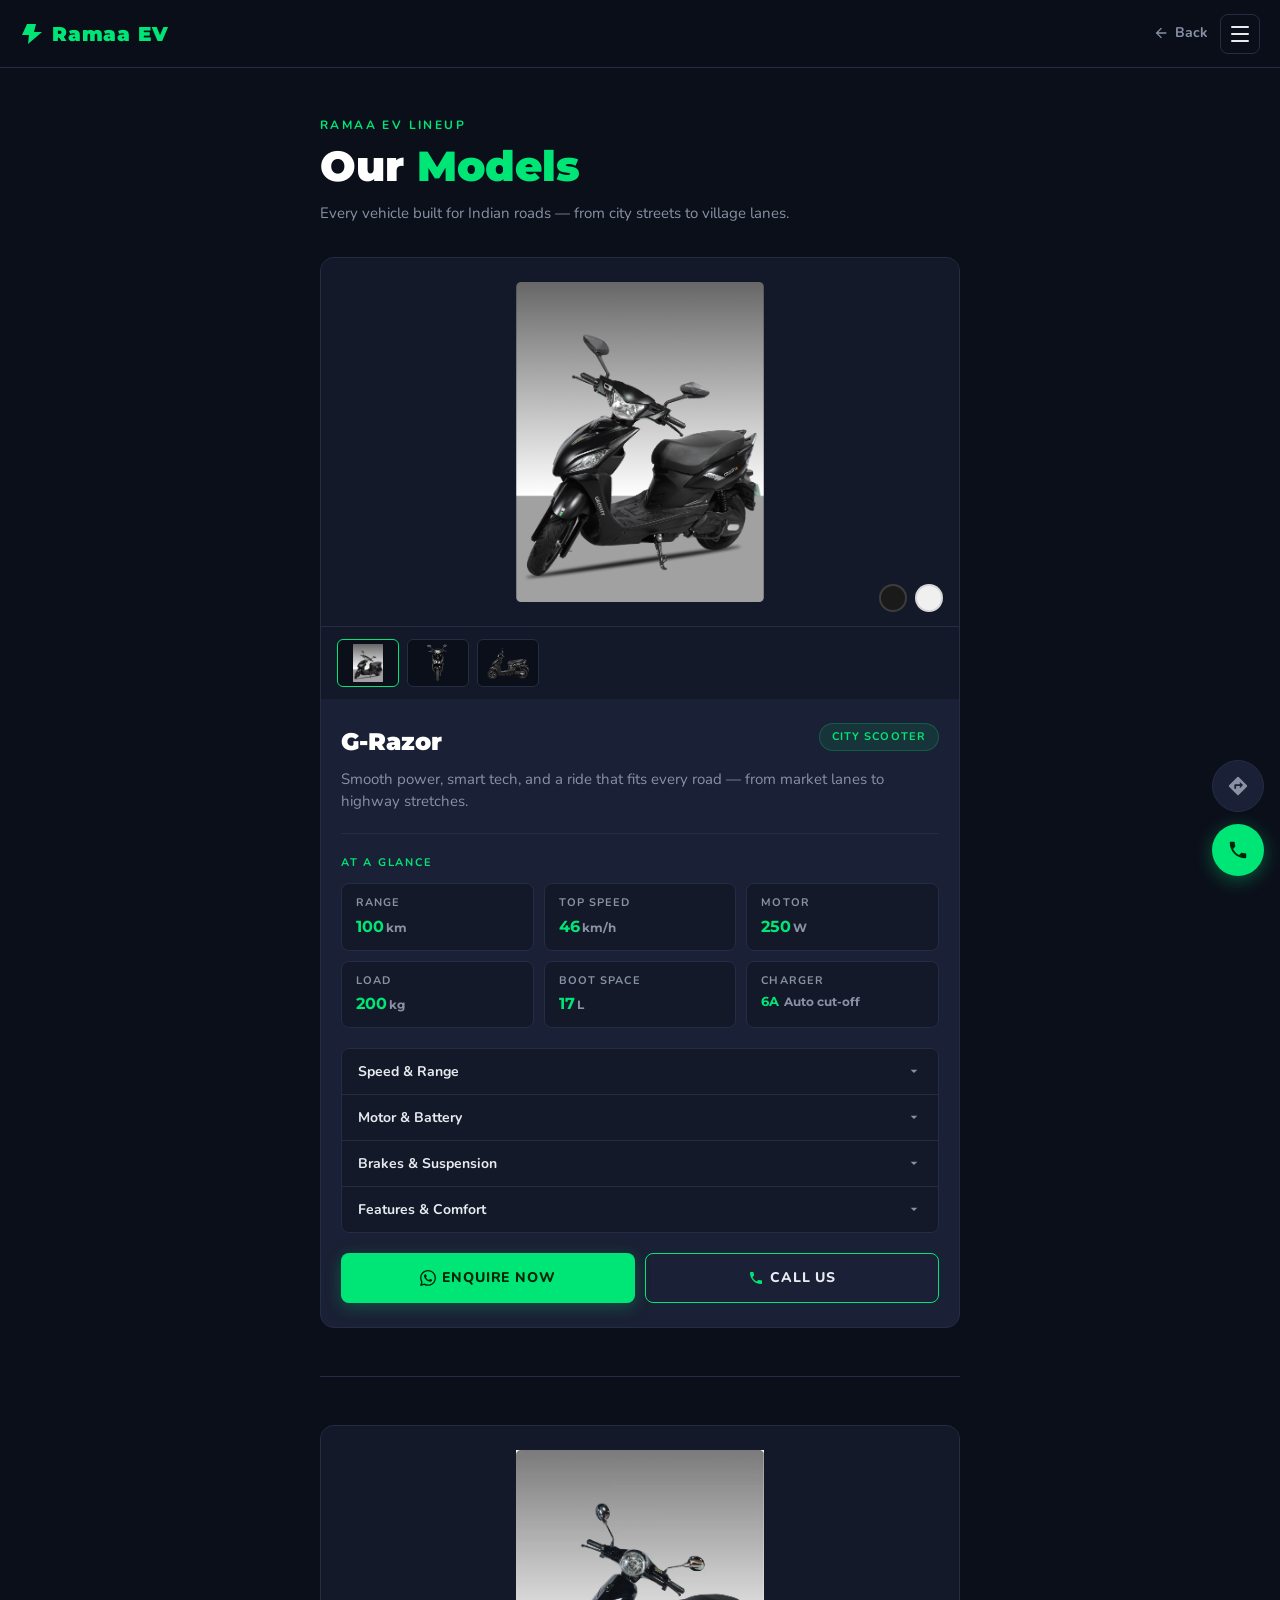
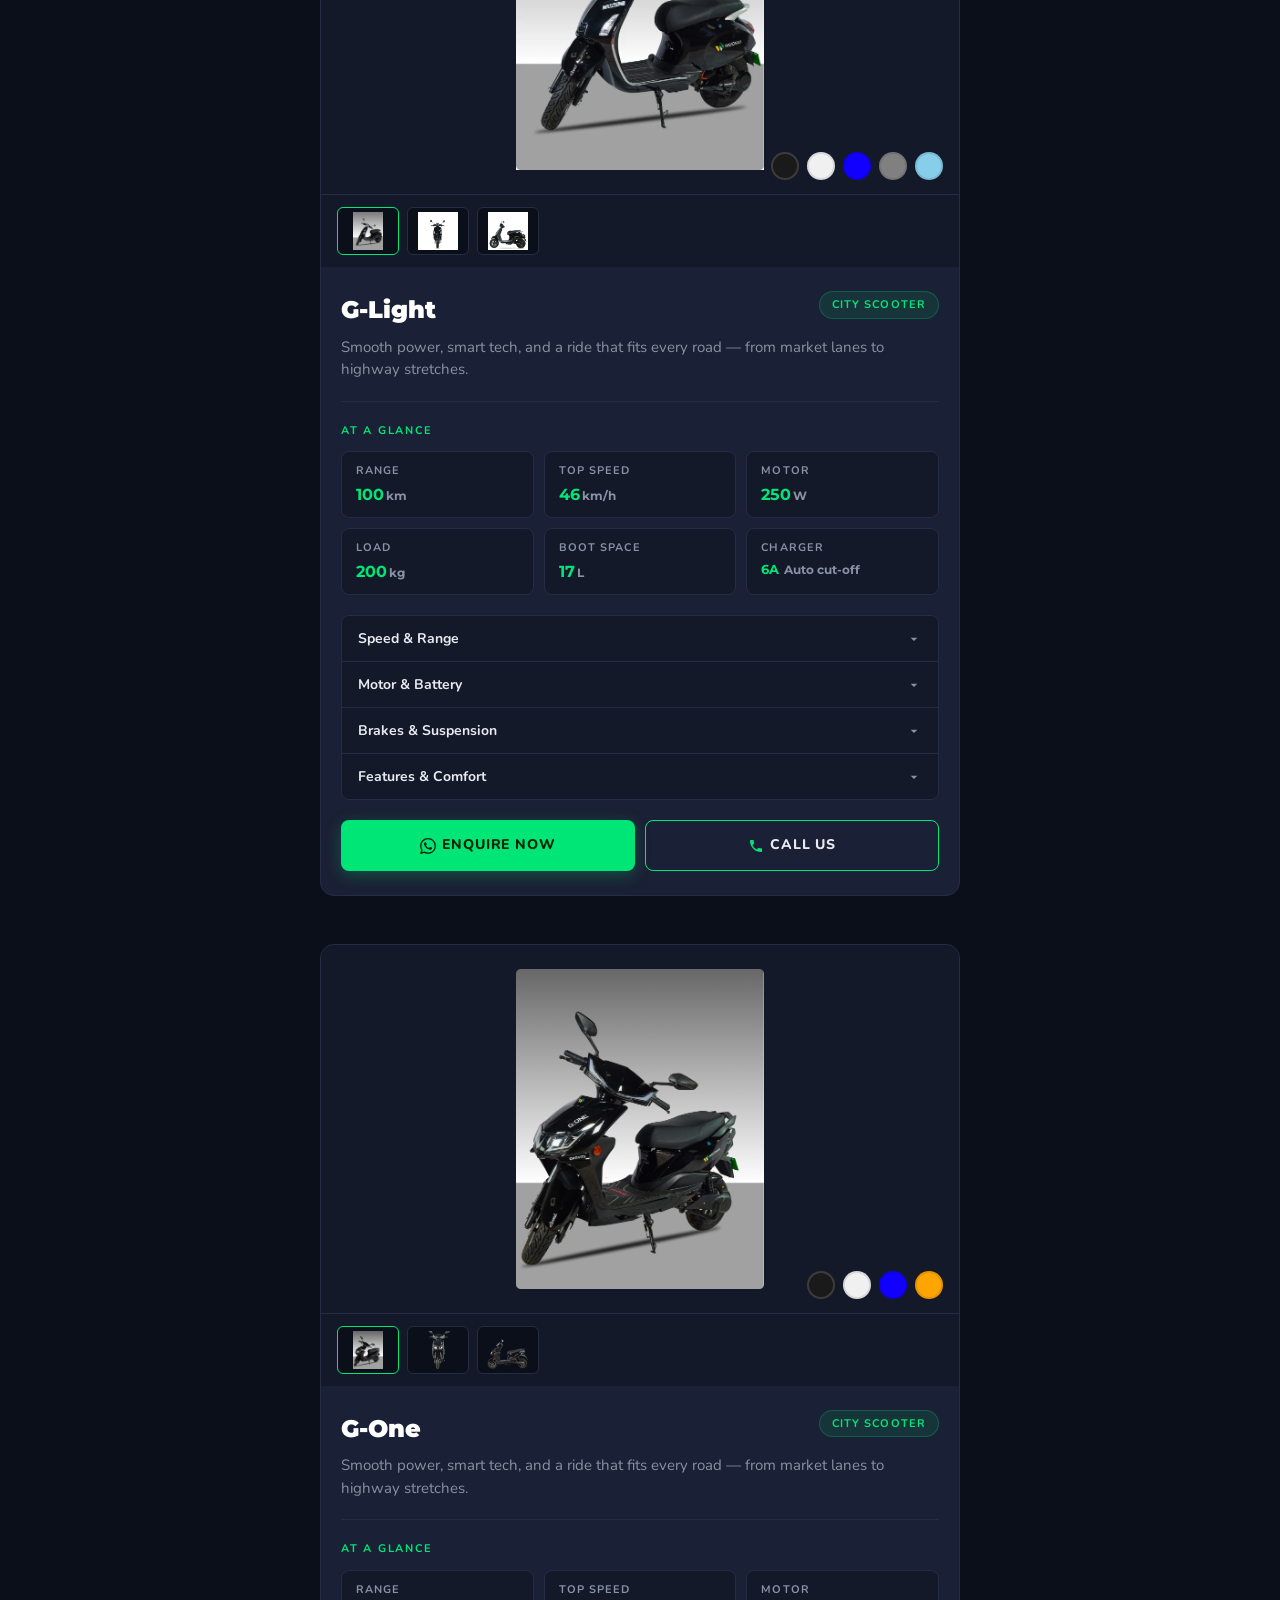
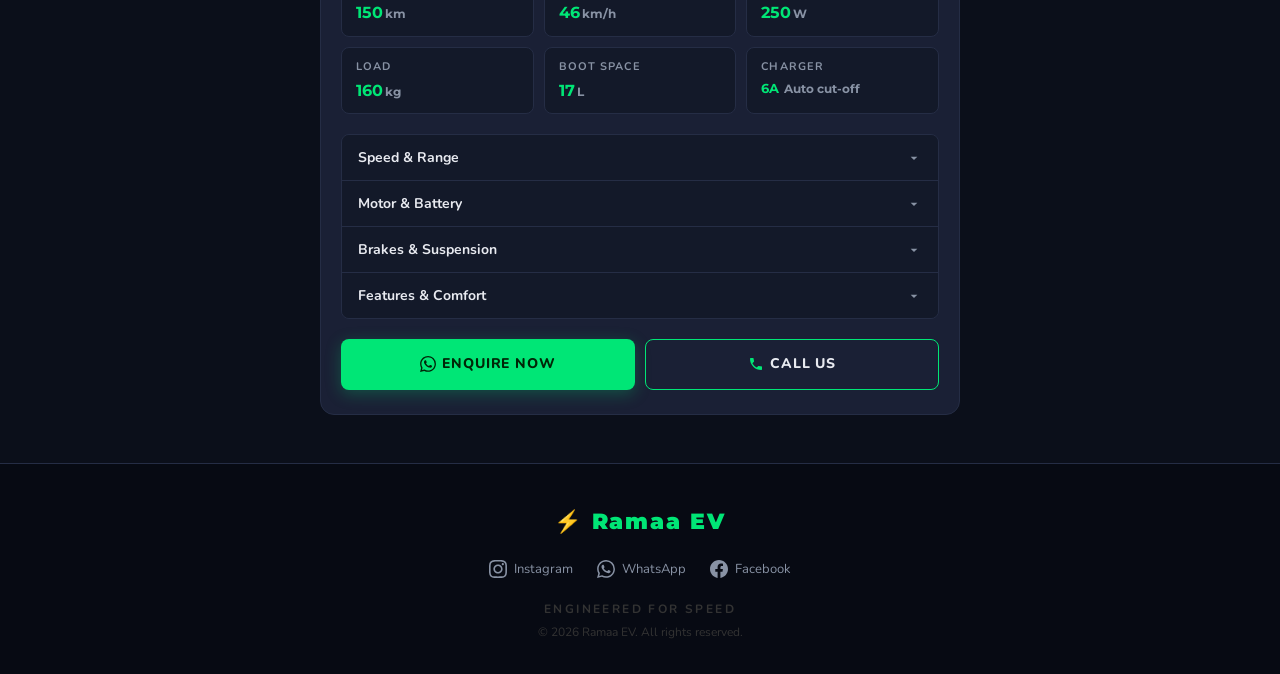
==== commit 08093272: "New product added. G-One" ====
--- a/products.html
+++ b/products.html
@@ -216,7 +216,7 @@
 <div class="divider"></div>
 
 <!-- ═══════════════════════════════════════════
-     PRODUCT 1: G-Light
+     PRODUCT 2: G-Light
 ════════════════════════════════════════════ -->
 <section class="product-section" id="g-light">
   <div class="product-detail-card">
@@ -385,7 +385,7 @@
 
       <!-- CTAs -->
       <div class="cta-row">
-        <a href="https://wa.me/919638720030?text=Hi%2C+I%27m+interested+in+the+G-Razor.+Can+you+help+me?"
+        <a href="https://wa.me/919638720030?text=Hi%2C+I%27m+interested+in+the+G-Light.+Can+you+help+me?"
            target="_blank" rel="noopener noreferrer" class="btn-primary">
           <svg viewBox="0 0 24 24"><path d="M17.472 14.382c-.297-.149-1.758-.867-2.03-.967-.273-.099-.471-.148-.67.15-.197.297-.767.966-.94 1.164-.173.199-.347.223-.644.075-.297-.15-1.255-.463-2.39-1.475-.883-.788-1.48-1.761-1.653-2.059-.173-.297-.018-.458.13-.606.134-.133.298-.347.446-.52.149-.174.198-.298.298-.497.099-.198.05-.371-.025-.52-.075-.149-.669-1.612-.916-2.207-.242-.579-.487-.5-.669-.51-.173-.008-.371-.01-.57-.01-.198 0-.52.074-.792.372-.272.297-1.04 1.016-1.04 2.479 0 1.462 1.065 2.875 1.213 3.074.149.198 2.096 3.2 5.077 4.487.709.306 1.262.489 1.694.625.712.227 1.36.195 1.871.118.571-.085 1.758-.719 2.006-1.413.248-.694.248-1.289.173-1.413-.074-.124-.272-.198-.57-.347m-5.421 7.403h-.004a9.87 9.87 0 01-5.031-1.378l-.361-.214-3.741.982.998-3.648-.235-.374a9.86 9.86 0 01-1.51-5.26c.001-5.45 4.436-9.884 9.888-9.884 2.64 0 5.122 1.03 6.988 2.898a9.825 9.825 0 012.893 6.994c-.003 5.45-4.437 9.884-9.885 9.884m8.413-18.297A11.815 11.815 0 0012.05 0C5.495 0 .16 5.335.157 11.892c0 2.096.547 4.142 1.588 5.945L.057 24l6.305-1.654a11.882 11.882 0 005.683 1.448h.005c6.554 0 11.89-5.335 11.893-11.893a11.821 11.821 0 00-3.48-8.413z"/></svg>
           Enquire Now
@@ -398,7 +398,186 @@
     </div>
   </div>
 </section>
-<!-- END PRODUCT: G-RAZOR -->
+<!-- END PRODUCT: G-Light -->
+
+<!-- ═══════════════════════════════════════════
+     PRODUCT 3: G-One
+════════════════════════════════════════════ -->
+<section class="product-section" id="g-one">
+  <div class="product-detail-card">
+
+    <!-- Image gallery -->
+    <div class="gallery-wrap">
+      <img
+        id="gone-main"
+        class="gallery-main"
+        src="assets/images/G-One/black.png"
+        alt="G-One electric scooter — black"
+        loading="lazy"
+        onerror="this.src='https://lh3.googleusercontent.com/aida-public/[base64]'"
+      />
+      <!-- Colour swatches -->
+      <div class="colour-row">
+        <button
+          class="colour-swatch active"
+          style="background:#1a1a1a;border-color:rgba(255,255,255,0.15);"
+          title="Matte Black"
+          onclick="switchColour('gone','black',this)"
+          aria-label="Matte Black"></button>
+        <button
+          class="colour-swatch"
+          style="background:#f0f0f0;border-color:rgba(0,0,0,0.1);"
+          title="Pearl White"
+          onclick="switchColour('gone','white',this)"
+          aria-label="Pearl White"></button>
+          <button
+          class="colour-swatch"
+          style="background:#1100ff;border-color:rgba(0,0,0,0.1);"
+          title="Blue"
+          onclick="switchColour('gone','blue',this)"
+          aria-label="Blue"></button>
+          <button
+          class="colour-swatch"
+          style="background:#FFA500;border-color:rgba(0,0,0,0.1);"
+          title="Orange"
+          onclick="switchColour('gone','orange',this)"
+          aria-label="Orange"></button>
+      </div>
+    </div>
+
+    <!-- Thumbnail strip -->
+    <div id="gone-thumbs" class="thumb-strip">
+      <img class="thumb active" src="assets/images/G-One/black.png" alt="Front view" loading="lazy"
+        onclick="switchMain('gone',0,this)"
+        onerror="this.style.display='none'"/>
+      <img class="thumb" src="assets/images/G-One/black-front.png" alt="Side view" loading="lazy"
+        onclick="switchMain('gone',1,this)"
+        onerror="this.style.display='none'"/>
+      <img class="thumb" src="assets/images/G-One/black-side.png" alt="Three-quarter view" loading="lazy"
+        onclick="switchMain('gone',2,this)"
+        onerror="this.style.display='none'"/>
+    </div>
+
+    <!-- Product content -->
+    <div class="product-body">
+      <div class="product-header">
+        <span class="product-name">G-One</span>
+        <span class="product-badge">City Scooter</span>
+      </div>
+      <p class="product-tagline">Smooth power, smart tech, and a ride that fits every road — from market lanes to highway stretches.</p>
+
+      <div class="spec-divider"></div>
+      <p class="spec-section-label">At a Glance</p>
+
+      <!-- Key spec grid -->
+      <div class="spec-grid">
+        <div class="spec-item">
+          <div class="spec-item-label">Range</div>
+          <div class="spec-item-value">150<span class="spec-item-unit">km</span></div>
+        </div>
+        <div class="spec-item">
+          <div class="spec-item-label">Top Speed</div>
+          <div class="spec-item-value">46<span class="spec-item-unit">km/h</span></div>
+        </div>
+        <div class="spec-item">
+          <div class="spec-item-label">Motor</div>
+          <div class="spec-item-value">250<span class="spec-item-unit">W</span></div>
+        </div>
+        <div class="spec-item">
+          <div class="spec-item-label">Load</div>
+          <div class="spec-item-value">160<span class="spec-item-unit">kg</span></div>
+        </div>
+        <div class="spec-item">
+          <div class="spec-item-label">Boot Space</div>
+          <div class="spec-item-value">17<span class="spec-item-unit">L</span></div>
+        </div>
+        <div class="spec-item">
+          <div class="spec-item-label">Charger</div>
+          <div class="spec-item-value" style="font-size:13px">6A<span class="spec-item-unit"> Auto cut-off</span></div>
+        </div>
+      </div>
+
+      <!-- Full spec accordion -->
+      <div class="spec-accordion">
+        <div class="spec-accordion-item">
+          <button class="spec-accordion-btn" onclick="toggleAccordion(this)">
+            Speed &amp; Range
+            <svg viewBox="0 0 24 24"><path d="M7 10l5 5 5-5z"/></svg>
+          </button>
+          <div class="spec-accordion-panel">
+            <table class="spec-table">
+              <tr><td>Range (single charge)</td><td>Up to 150 km</td></tr>
+              <tr><td>Top Speed</td><td>46 km/h</td></tr>
+              <tr><td>Reverse Mode</td><td>25 km/h (with reverse)</td></tr>
+              <tr><td>Ride Modes</td><td>Eco · Normal · Sport · Reverse</td></tr>
+              <tr><td>Speedometer</td><td>Smart Digital Meter</td></tr>
+            </table>
+          </div>
+        </div>
+        <div class="spec-accordion-item">
+          <button class="spec-accordion-btn" onclick="toggleAccordion(this)">
+            Motor &amp; Battery
+            <svg viewBox="0 0 24 24"><path d="M7 10l5 5 5-5z"/></svg>
+          </button>
+          <div class="spec-accordion-panel">
+            <table class="spec-table">
+              <tr><td>Motor Type</td><td>250W BLDC Hub Motor</td></tr>
+              <tr><td>Motor Warranty</td><td>2 years</td></tr>
+              <tr><td>Battery</td><td>60V NMC Waterproof Lithium-Ion</td></tr>
+              <tr><td>Battery Warranty</td><td>3 years</td></tr>
+              <tr><td>Charger</td><td>Lithium 6A with Auto Cut-Off</td></tr>
+              <tr><td>USB Charging</td><td>Port available</td></tr>
+            </table>
+          </div>
+        </div>
+        <div class="spec-accordion-item">
+          <button class="spec-accordion-btn" onclick="toggleAccordion(this)">
+            Brakes &amp; Suspension
+            <svg viewBox="0 0 24 24"><path d="M7 10l5 5 5-5z"/></svg>
+          </button>
+          <div class="spec-accordion-panel">
+            <table class="spec-table">
+              <tr><td>Front Brake</td><td>Disc Brake 220mm</td></tr>
+              <tr><td>Rear Brake</td><td>Drum Brake</td></tr>
+              <tr><td>Front Suspension</td><td>Hydraulic Telescopic Forks</td></tr>
+              <tr><td>Rear Suspension</td><td>Twin Shock Absorbers</td></tr>
+              <tr><td>Tyres</td><td>90/100 – 10, 3.0 – 10 (Tubeless)</td></tr>
+              <tr><td>Alloy Rim</td><td>3.00 – 10"</td></tr>
+            </table>
+          </div>
+        </div>
+        <div class="spec-accordion-item">
+          <button class="spec-accordion-btn" onclick="toggleAccordion(this)">
+            Features &amp; Comfort
+            <svg viewBox="0 0 24 24"><path d="M7 10l5 5 5-5z"/></svg>
+          </button>
+          <div class="spec-accordion-panel">
+            <table class="spec-table">
+              <tr><td>Headlight</td><td>LED with DRL</td></tr>
+              <tr><td>Load Capacity</td><td>Up to 160 kg</td></tr>
+              <tr><td>Boot Space</td><td>17 litres</td></tr>
+              <tr><td>Colours</td><td>Matte Black · Pearl White · Orange</td></tr>
+            </table>
+          </div>
+        </div>
+      </div>
+
+      <!-- CTAs -->
+      <div class="cta-row">
+        <a href="https://wa.me/919638720030?text=Hi%2C+I%27m+interested+in+the+G-One.+Can+you+help+me?"
+           target="_blank" rel="noopener noreferrer" class="btn-primary">
+          <svg viewBox="0 0 24 24"><path d="M17.472 14.382c-.297-.149-1.758-.867-2.03-.967-.273-.099-.471-.148-.67.15-.197.297-.767.966-.94 1.164-.173.199-.347.223-.644.075-.297-.15-1.255-.463-2.39-1.475-.883-.788-1.48-1.761-1.653-2.059-.173-.297-.018-.458.13-.606.134-.133.298-.347.446-.52.149-.174.198-.298.298-.497.099-.198.05-.371-.025-.52-.075-.149-.669-1.612-.916-2.207-.242-.579-.487-.5-.669-.51-.173-.008-.371-.01-.57-.01-.198 0-.52.074-.792.372-.272.297-1.04 1.016-1.04 2.479 0 1.462 1.065 2.875 1.213 3.074.149.198 2.096 3.2 5.077 4.487.709.306 1.262.489 1.694.625.712.227 1.36.195 1.871.118.571-.085 1.758-.719 2.006-1.413.248-.694.248-1.289.173-1.413-.074-.124-.272-.198-.57-.347m-5.421 7.403h-.004a9.87 9.87 0 01-5.031-1.378l-.361-.214-3.741.982.998-3.648-.235-.374a9.86 9.86 0 01-1.51-5.26c.001-5.45 4.436-9.884 9.888-9.884 2.64 0 5.122 1.03 6.988 2.898a9.825 9.825 0 012.893 6.994c-.003 5.45-4.437 9.884-9.885 9.884m8.413-18.297A11.815 11.815 0 0012.05 0C5.495 0 .16 5.335.157 11.892c0 2.096.547 4.142 1.588 5.945L.057 24l6.305-1.654a11.882 11.882 0 005.683 1.448h.005c6.554 0 11.89-5.335 11.893-11.893a11.821 11.821 0 00-3.48-8.413z"/></svg>
+          Enquire Now
+        </a>
+        <a href="tel:+919638720030" class="btn-outline">
+          <svg viewBox="0 0 24 24"><path d="M6.62 10.79c1.44 2.83 3.76 5.14 6.59 6.59l2.2-2.2c.27-.27.67-.36 1.02-.24 1.12.37 2.33.57 3.57.57.55 0 1 .45 1 1V20c0 .55-.45 1-1 1-9.39 0-17-7.61-17-17 0-.55.45-1 1-1h3.5c.55 0 1 .45 1 1 0 1.25.2 2.45.57 3.57.11.35.03.74-.25 1.02l-2.2 2.2z"/></svg>
+          Call Us
+        </a>
+      </div>
+    </div>
+  </div>
+</section>
+<!-- END PRODUCT: G-One -->
 
 <!-- FABs -->
 <div class="fabs">
